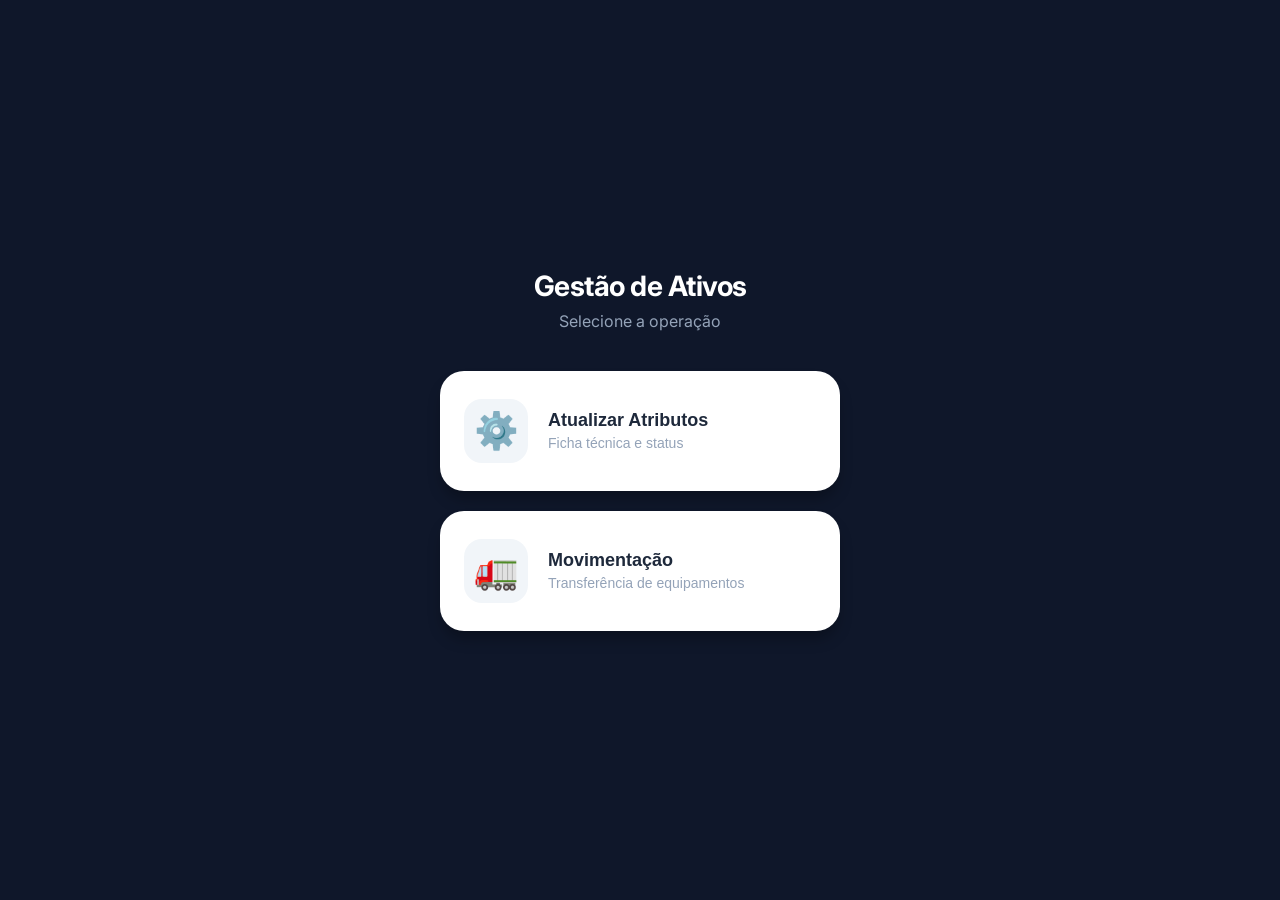
==== index.html @ c9c2a573 "ajustes" ====
<!DOCTYPE html>
<html lang="pt-BR">
<head>
    <meta charset="UTF-8">
    <meta name="viewport" content="width=device-width, initial-scale=1.0">
    <title>Portal de Manutenção - Saneamento</title>
    <link rel="stylesheet" href="style.css">
</head>
<body>
    <div class="container">
        <header>
            <h1>Gestão de Ativos</h1>
            <p>Selecione a operação</p>
        </header>

        <nav class="menu-grid">
            <button class="card" onclick="location.href='atributos/index.html'">
                <div class="icon">⚙️</div>
                <div class="info">
                    <strong>Atualizar Atributos</strong>
                    <span>Ficha técnica e status</span>
                </div>
            </button>

            <button class="card" onclick="location.href='movimentacao/index.html'">
                <div class="icon">🚛</div>
                <div class="info">
                    <strong>Movimentação</strong>
                    <span>Transferência de equipamentos</span>
                </div>
            </button>
        </nav>
    </div>
</body>
</html>
---- style.css ----
/* --- Google Fonts --- */
@import url('https://fonts.googleapis.com/css2?family=Inter:wght@400;600;700&display=swap');

* {
    margin: 0;
    padding: 0;
    box-sizing: border-box;
}

:root {
    --primary: #0ea5e9;
    --primary-hover: #0284c7;
    --bg-body: #0f172a; /* Fundo azul escuro profundo */
    --bg-card: #ffffff;
    --text-main: #1e293b;
    --text-muted: #94a3b8;
    --border: #e2e8f0;
}

body {
    background-color: var(--bg-body);
    font-family: 'Inter', sans-serif;
    color: var(--text-main);
    display: flex;
    justify-content: center;
    align-items: center; /* Centraliza o menu no meio da tela */
    min-height: 100vh;
    padding: 20px;
}

.container {
    width: 100%;
    max-width: 400px; /* Um pouco mais estreito para parecer um app */
    text-align: center;
}

/* --- Header do Menu --- */
header {
    margin-bottom: 40px;
}

header h1 {
    font-size: 28px;
    font-weight: 700;
    color: #ffffff;
    letter-spacing: -0.5px;
    margin-bottom: 8px;
}

header p {
    font-size: 16px;
    color: var(--text-muted);
}

/* --- Grid de Botões (Menu) --- */
.menu-grid {
    display: flex;
    flex-direction: column;
    gap: 20px;
}

/* --- Estilo dos Cards de Navegação --- */
.card {
    background: var(--bg-card);
    border: none;
    border-radius: 24px;
    padding: 28px 24px;
    display: flex;
    align-items: center;
    gap: 20px;
    cursor: pointer;
    text-align: left;
    transition: all 0.2s cubic-bezier(0.4, 0, 0.2, 1);
    box-shadow: 0 10px 15px -3px rgba(0, 0, 0, 0.3);
}

.card:hover {
    transform: translateY(-4px);
    box-shadow: 0 20px 25px -5px rgba(0, 0, 0, 0.4);
}

.card:active {
    transform: scale(0.96);
}

/* Ícones dentro dos cards */
.card .icon {
    font-size: 36px;
    background: #f1f5f9;
    width: 64px;
    height: 64px;
    display: flex;
    align-items: center;
    justify-content: center;
    border-radius: 18px;
}

/* Texto dentro dos cards */
.card .info {
    display: flex;
    flex-direction: column;
}

.card .info strong {
    font-size: 18px;
    color: var(--text-main);
    font-weight: 700;
}

.card .info span {
    font-size: 14px;
    color: var(--text-muted);
    margin-top: 4px;
    line-height: 1.2;
}

/* Destaque para o ícone de Movimentação (Opcional) */
.card:nth-child(2) .icon {
    color: var(--primary);
}
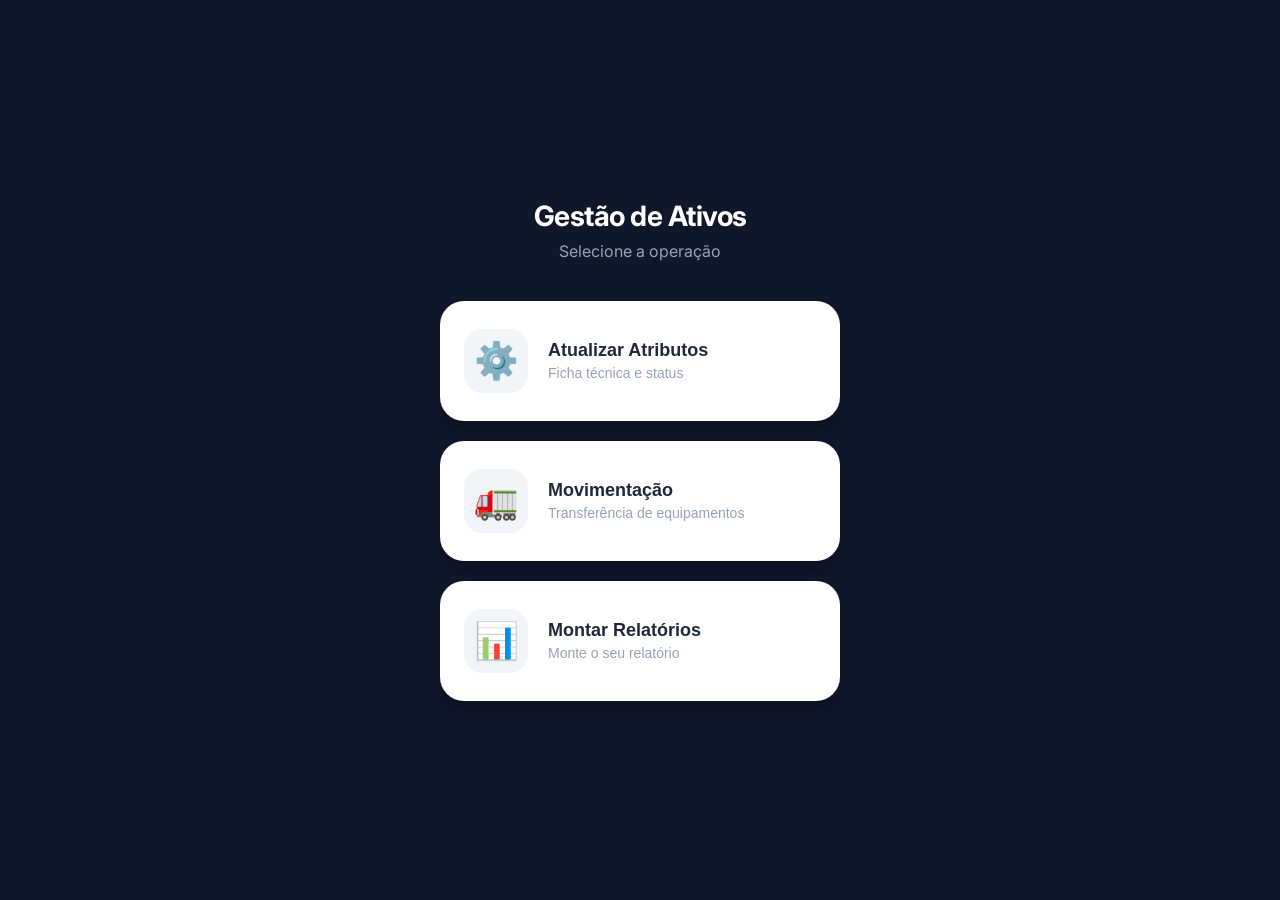
==== commit 7dd78c2e: "Relatorio" ====
--- a/index.html
+++ b/index.html
@@ -13,23 +13,31 @@
             <p>Selecione a operação</p>
         </header>
 
-        <nav class="menu-grid">
-            <button class="card" onclick="location.href='atributos/index.html'">
-                <div class="icon">⚙️</div>
-                <div class="info">
-                    <strong>Atualizar Atributos</strong>
-                    <span>Ficha técnica e status</span>
-                </div>
-            </button>
+        <div class="menu-grid">
+    <button class="card" onclick="location.href='atributos/index.html'">
+        <div class="icon">⚙️</div>
+        <div class="info">
+            <strong>Atualizar Atributos</strong>
+            <span>Ficha técnica e status</span>
+        </div>
+    </button>
 
-            <button class="card" onclick="location.href='movimentacao/index.html'">
-                <div class="icon">🚛</div>
-                <div class="info">
-                    <strong>Movimentação</strong>
-                    <span>Transferência de equipamentos</span>
-                </div>
-            </button>
-        </nav>
+    <button class="card" onclick="location.href='Movimentação/index.html'">
+        <div class="icon">🚛</div>
+        <div class="info">
+            <strong>Movimentação</strong>
+            <span>Transferência de equipamentos</span>
+        </div>
+    </button>
+
+    <button class="card" onclick="location.href='relatorio/index.html'">
+    <div class="icon">📊</div>
+    <div class="info">
+        <strong>Montar Relatórios</strong>
+        <span>Monte o seu relatório</span>
+    </div>
+</button>
+</div>
     </div>
 </body>
 </html>
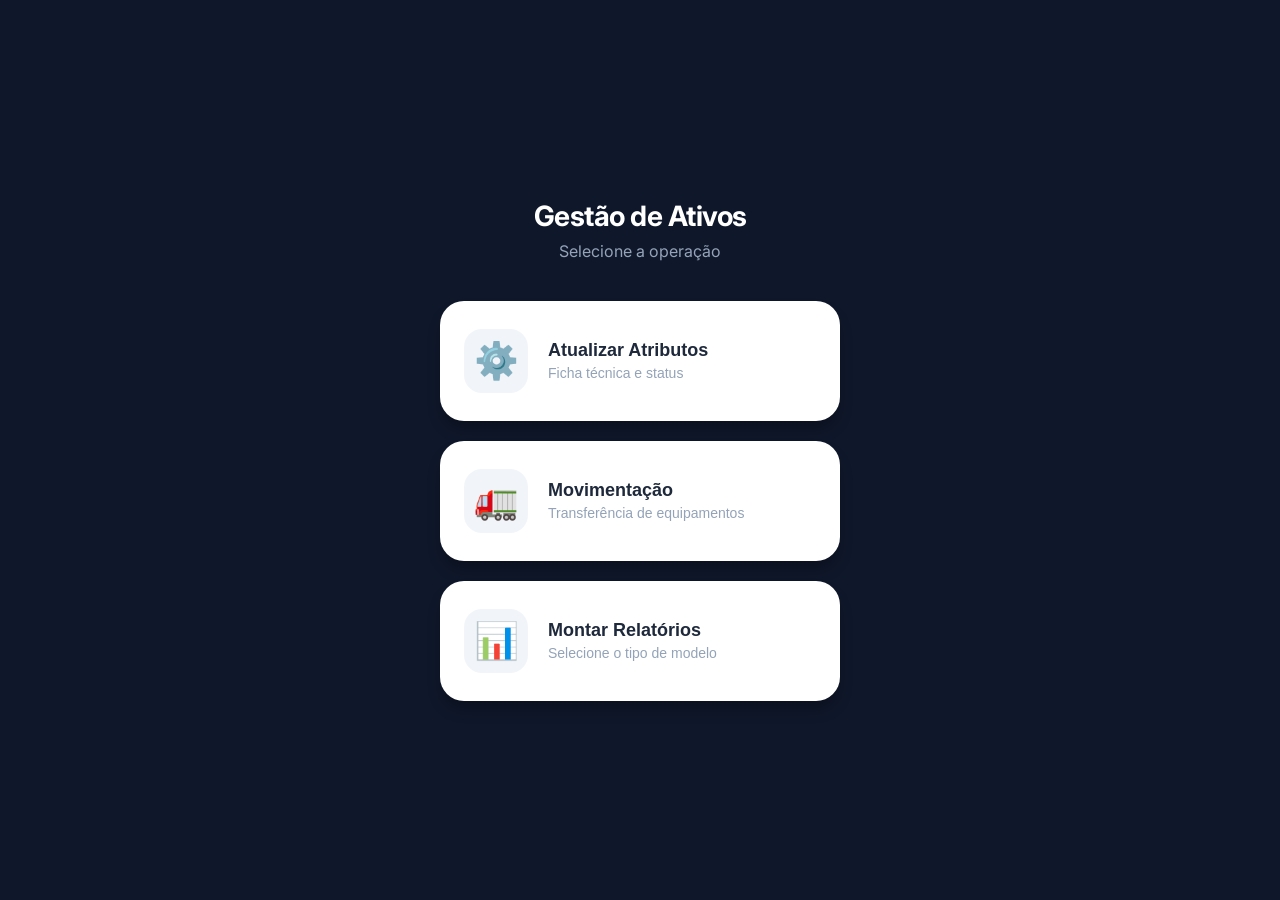
==== commit 2ff6c3e1: "Adicionando submenu no inicio" ====
--- a/index.html
+++ b/index.html
@@ -14,30 +14,60 @@
         </header>
 
         <div class="menu-grid">
-    <button class="card" onclick="location.href='atributos/index.html'">
-        <div class="icon">⚙️</div>
-        <div class="info">
-            <strong>Atualizar Atributos</strong>
-            <span>Ficha técnica e status</span>
+            <button class="card" onclick="location.href='atributos/index.html'">
+                <div class="icon">⚙️</div>
+                <div class="info">
+                    <strong>Atualizar Atributos</strong>
+                    <span>Ficha técnica e status</span>
+                </div>
+            </button>
+
+            <button class="card" onclick="location.href='Movimentação/index.html'">
+                <div class="icon">🚛</div>
+                <div class="info">
+                    <strong>Movimentação</strong>
+                    <span>Transferência de equipamentos</span>
+                </div>
+            </button>
+
+            <div class="relatorios-container">
+                <button class="card" id="btnRelatoriosMain" onclick="toggleSubMenu()">
+                    <div class="icon">📊</div>
+                    <div class="info">
+                        <strong>Montar Relatórios</strong>
+                        <span>Selecione o tipo de modelo</span>
+                    </div>
+                </button>
+                
+                <div id="subMenuRelatorios" class="sub-menu-box" style="display: none;">
+                    <button class="sub-card" onclick="location.href='relatorio/index.html'">
+                        <span class="sub-icon">⚡</span>
+                        <div class="sub-info">
+                            <strong>Modelo Equipamento</strong>
+                            <span>Motores, bombas e elétrica</span>
+                        </div>
+                    </button>
+                    <button class="sub-card" onclick="location.href='relatorio/relplantas.html'">
+                        <span class="sub-icon">🏢</span>
+                        <div class="sub-info">
+                            <strong>Modelo Plantas</strong>
+                            <span>Infraestrutura e civil</span>
+                        </div>
+                    </button>
+                </div>
+            </div>
         </div>
-    </button>
+    </div>
 
-    <button class="card" onclick="location.href='Movimentação/index.html'">
-        <div class="icon">🚛</div>
-        <div class="info">
-            <strong>Movimentação</strong>
-            <span>Transferência de equipamentos</span>
-        </div>
-    </button>
-
-    <button class="card" onclick="location.href='relatorio/index.html'">
-    <div class="icon">📊</div>
-    <div class="info">
-        <strong>Montar Relatórios</strong>
-        <span>Monte o seu relatório</span>
-    </div>
-</button>
-</div>
-    </div>
+    <script>
+        function toggleSubMenu() {
+            const menu = document.getElementById('subMenuRelatorios');
+            if (menu.style.display === 'none') {
+                menu.style.display = 'flex';
+            } else {
+                menu.style.display = 'none';
+            }
+        }
+    </script>
 </body>
 </html>
--- a/style.css
+++ b/style.css
@@ -117,4 +117,80 @@
 /* Destaque para o ícone de Movimentação (Opcional) */
 .card:nth-child(2) .icon {
     color: var(--primary);
+}
+
+/* --- Customização do Sub-menu de Opções de Relatório --- */
+.relatorios-container {
+    width: 100%;
+    display: flex;
+    flex-direction: column;
+    gap: 8px;
+}
+
+.sub-menu-box {
+    display: none;
+    flex-direction: column;
+    gap: 8px;
+    padding: 12px;
+    background: #f1f5f9; /* Tom cinza claro harmônico para destacar o submenu */
+    border: 1px solid var(--border);
+    border-radius: 20px;
+    margin-top: -10px; /* Encaixa logo abaixo do card principal */
+    padding-top: 18px;
+    box-shadow: inset 0 2px 4px rgba(0,0,0,0.06);
+    animation: slideDown 0.25s cubic-bezier(0.4, 0, 0.2, 1);
+}
+
+.sub-card {
+    width: 100%;
+    display: flex;
+    align-items: center;
+    gap: 16px;
+    padding: 16px 20px;
+    background: var(--bg-card);
+    border: 2px solid transparent;
+    border-radius: 16px;
+    color: var(--text-main);
+    text-align: left;
+    cursor: pointer;
+    transition: all 0.2s ease;
+    box-shadow: 0 4px 6px -1px rgba(0, 0, 0, 0.05);
+}
+
+.sub-card:hover {
+    border-color: var(--primary);
+    transform: translateY(-2px);
+    box-shadow: 0 10px 15px -3px rgba(0, 0, 0, 0.1);
+}
+
+.sub-card:active {
+    transform: scale(0.98);
+}
+
+.sub-icon {
+    font-size: 20px;
+    background: #f8fafc;
+    padding: 8px;
+    border-radius: 10px;
+    border: 1px solid var(--border);
+}
+
+.sub-info strong {
+    display: block;
+    font-size: 15px;
+    color: #1e293b;
+    font-weight: 600;
+}
+
+.sub-info span {
+    display: block;
+    font-size: 12px;
+    color: var(--text-muted);
+    margin-top: 2px;
+}
+
+/* Animação suave de abertura */
+@keyframes slideDown {
+    from { opacity: 0; transform: translateY(-10px); }
+    to { opacity: 1; transform: translateY(0); }
 }
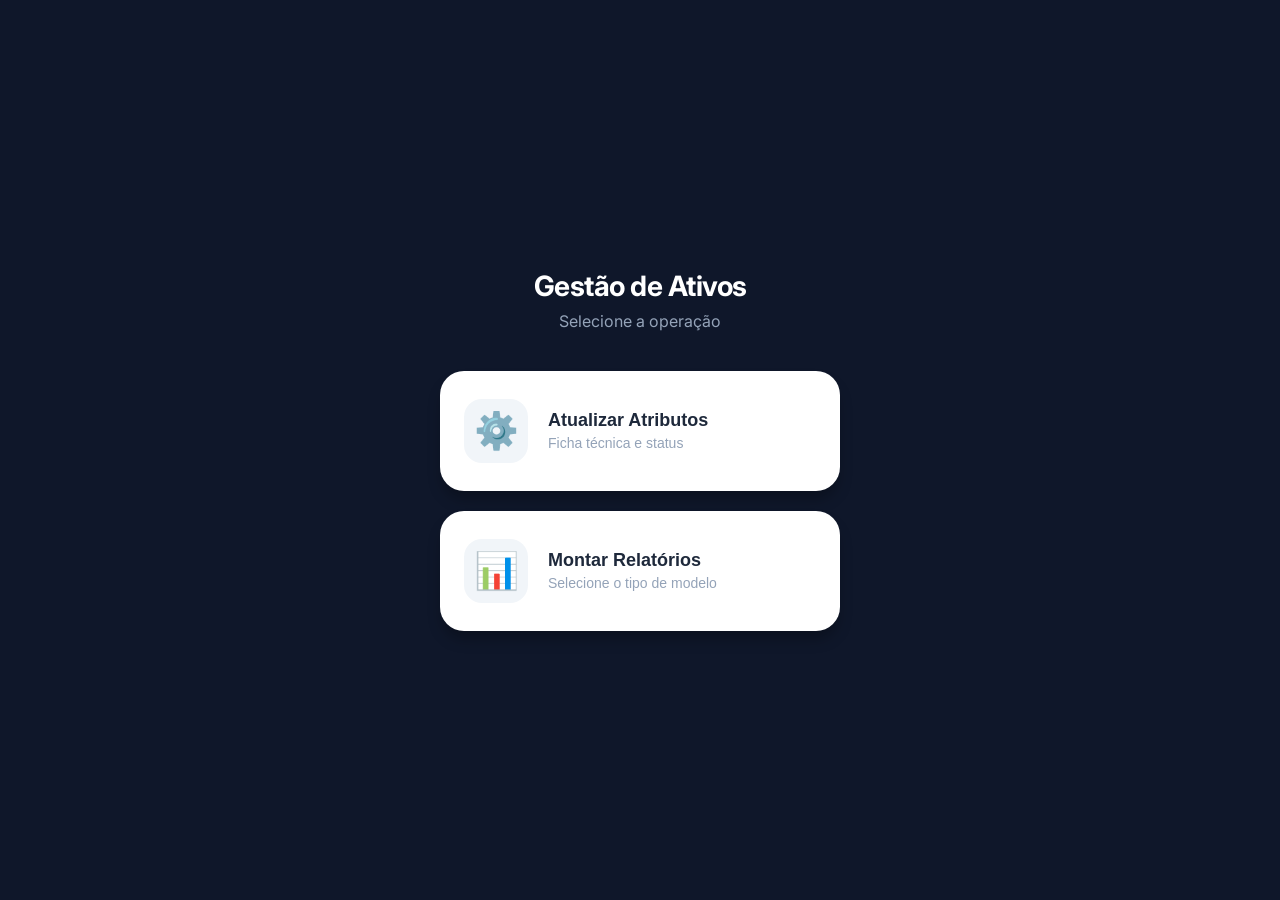
==== commit b499cecc: "TIrando botao" ====
--- a/index.html
+++ b/index.html
@@ -22,7 +22,7 @@
                 </div>
             </button>
 
-            <button class="card" onclick="location.href='Movimentação/index.html'">
+            <button class="card" onclick="location.href='Movimentação/index.html'" id="btnmovimenta">
                 <div class="icon">🚛</div>
                 <div class="info">
                     <strong>Movimentação</strong>
@@ -47,7 +47,7 @@
                             <span>Motores, bombas e elétrica</span>
                         </div>
                     </button>
-                    <button class="sub-card" onclick="location.href='relatorio/relplantas.html'">
+                    <button class="sub-card" onclick="location.href='RelatorioPlantas/RelPlantas.html'">
                         <span class="sub-icon">🏢</span>
                         <div class="sub-info">
                             <strong>Modelo Plantas</strong>
--- a/style.css
+++ b/style.css
@@ -193,4 +193,79 @@
 @keyframes slideDown {
     from { opacity: 0; transform: translateY(-10px); }
     to { opacity: 1; transform: translateY(0); }
+}
+
+/* Animações */
+
+/* ==========================================================================
+   SISTEMA DE ANIMAÇÕES INTERATIVAS
+   ========================================================================== */
+
+/* 1. Animação de entrada para o Header (Efeito Fade In vindo de cima) */
+header {
+    animation: fadeDown 0.6s cubic-bezier(0.16, 1, 0.3, 1) forwards;
+}
+
+/* 2. Aplica efeitos individuais de atraso nos cards para entrarem em cascata */
+.menu-grid .card:nth-child(1) {
+    animation: slideUpIn 0.5s cubic-bezier(0.16, 1, 0.3, 1) 0.1s both;
+}
+
+.menu-grid .card:nth-child(2) {
+    animation: slideUpIn 0.5s cubic-bezier(0.16, 1, 0.3, 1) 0.2s both;
+}
+
+/* Alvo do container/botão de relatórios */
+.menu-grid .card:nth-child(3),
+.relatorios-container {
+    animation: slideUpIn 0.5s cubic-bezier(0.16, 1, 0.3, 1) 0.3s both;
+}
+
+/* 3. Efeito de pulso discreto e brilho ao passar o mouse em qualquer card */
+.card {
+    position: relative;
+    overflow: hidden;
+    transition: transform 0.25s cubic-bezier(0.4, 0, 0.2, 1), 
+                box-shadow 0.25s cubic-bezier(0.4, 0, 0.2, 1) !important;
+}
+
+.card:hover {
+    transform: translateY(-5px) scale(1.01) !important;
+    box-shadow: 0 20px 25px -5px rgba(0, 0, 0, 0.45), 
+                0 0 15px rgba(14, 165, 233, 0.15) !important;
+}
+
+/* Efeito de clique físico real no botão */
+.card:active {
+    transform: translateY(-1px) scale(0.98) !important;
+    box-shadow: 0 5px 10px -3px rgba(0, 0, 0, 0.3) !important;
+    transition: transform 0.05s ease !important;
+}
+
+/* 4. Definições das estruturas das animações (Keyframes) */
+@keyframes fadeDown {
+    from {
+        opacity: 0;
+        transform: translateY(-20px);
+    }
+    to {
+        opacity: 1;
+        transform: translateY(0);
+    }
+}
+
+@keyframes slideUpIn {
+    from {
+        opacity: 0;
+        transform: translateY(30px);
+    }
+    to {
+        opacity: 1;
+        transform: translateY(0);
+    }
+}
+
+
+#btnmovimenta {
+    display: none;
 }
